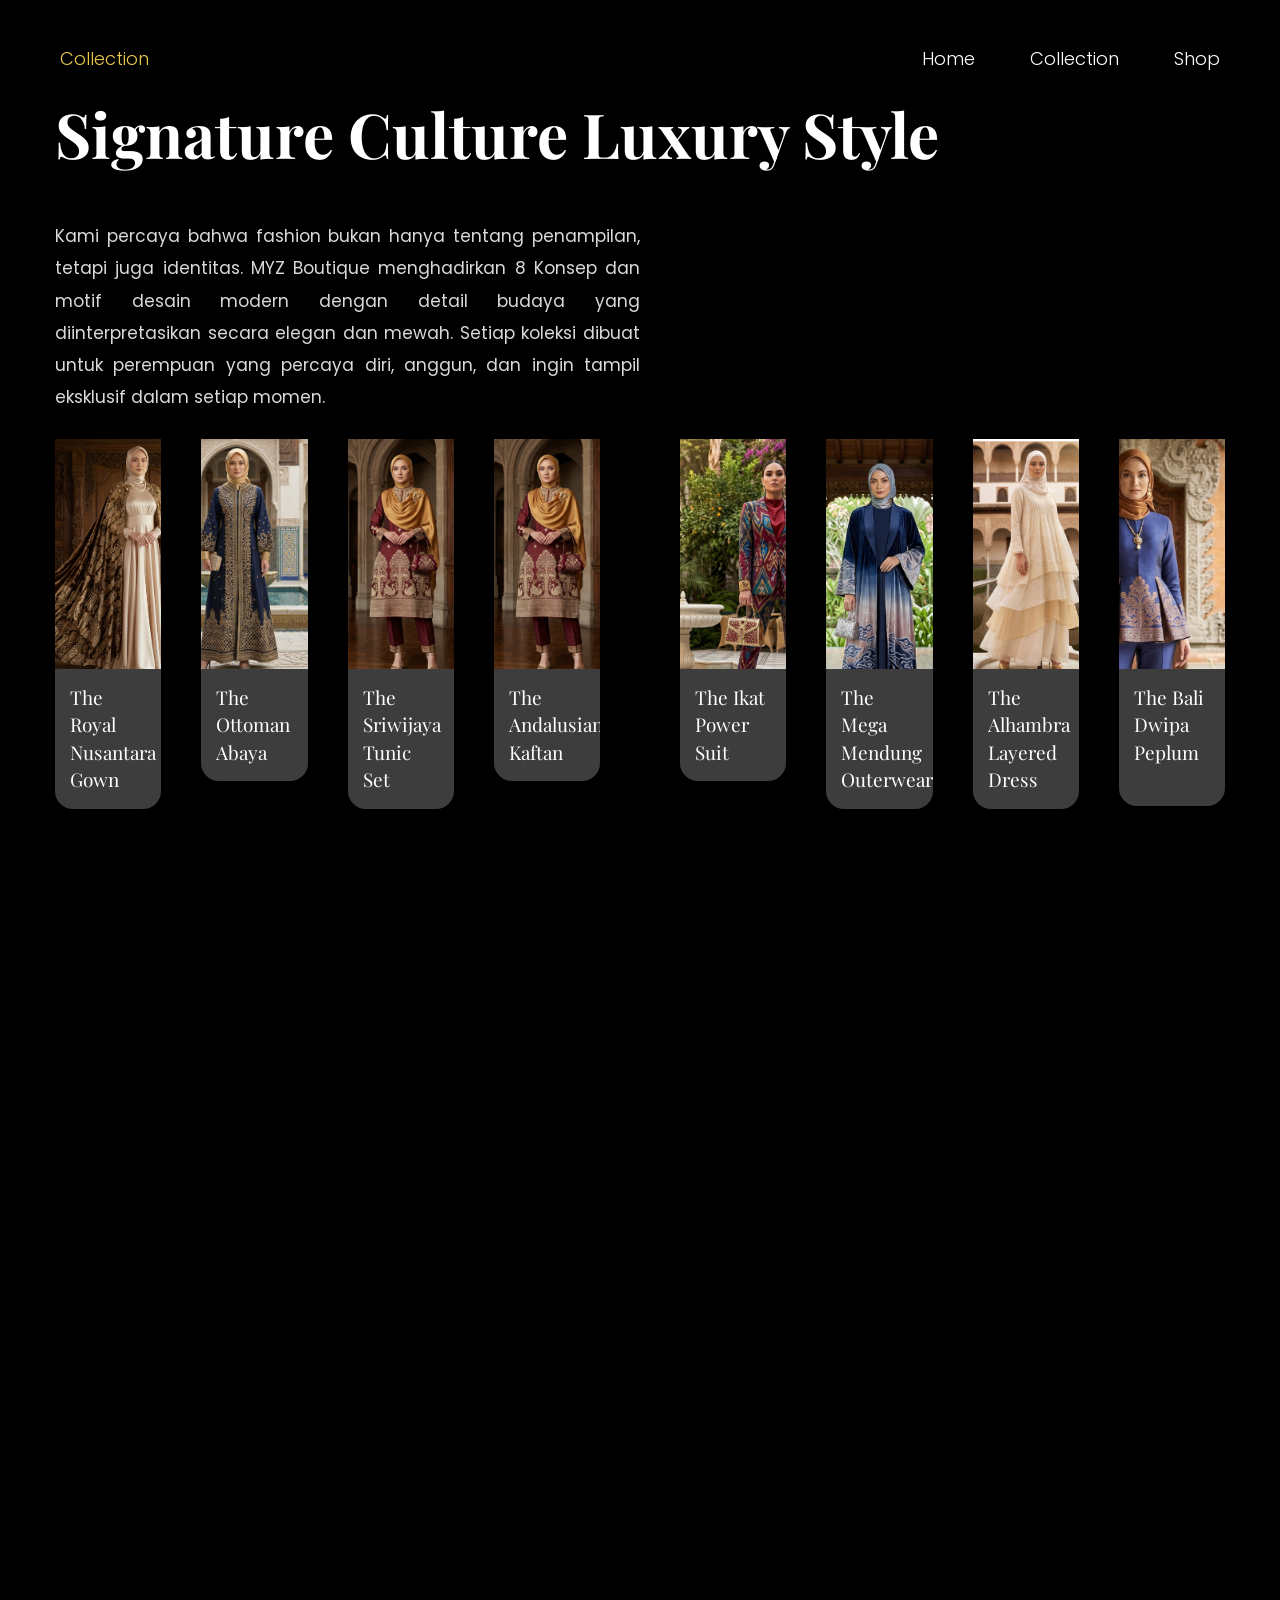
==== collection.html @ 34e1497f "Add files via upload" ====
<html >
<head>
    <meta charset="UTF-8">
    <meta name="viewport" content="width=device-width, initial-scale=1.0">
    <title>MYZ Boutique - Collection</title>
    <link rel="stylesheet" href="css/style.css">
</head>
<body>
    <nav style="position: relative; padding-bottom: 0;">
        <div class="logo" style="font-size: 18px; font-family: var(--font-sans); font-weight: 300;">Collection</div>
        <div class="nav-links">
            <a href="index.html">Home</a>
            <a href="collection.html">Collection</a>
            <a href="shop.html">Shop</a>
        </div>
    </nav>

    <section class="collection-section">
        <h1 class="collection-header-title">Signature Culture Luxury Style</h1>
       
        <div class="collection-container">
            <div class="collection-featured">
              <p class="featured-desc">
                        Kami percaya bahwa fashion bukan hanya tentang penampilan, tetapi juga identitas. MYZ Boutique menghadirkan 8 Konsep dan motif desain modern dengan detail budaya yang diinterpretasikan secara elegan dan mewah. Setiap koleksi dibuat untuk perempuan yang percaya diri, anggun, dan ingin tampil eksklusif dalam setiap momen.
                    </p>
                </div>
            </div>
<br>
            <div class="collection-container">
                <div class="collection-card">
                    <img src="assets/The Royal Nusantara Gown.png" alt="The Royal Nusantara Gown">
                    <p>The Royal Nusantara<br>Gown</p>
                </div>
                <div class="collection-card">
                    <img src="assets/The Ottoman Abaya.png" alt="The Ottoman Abaya">
                    <p>The Ottoman Abaya</p>
                </div>
                <div class="collection-card">
                    <img src="assets/The Sriwijaya Tunic Set.png" alt="The Sriwijaya Tunic Set">
                    <p>The Sriwijaya<br>Tunic Set</p>
                </div>
                <div class="collection-card">
                    <img src="assets/The Sriwijaya Tunic Set.png" alt="The Sriwijaya Tunic Set">
                    <p>The Andalusian<br>Kaftan</p>
                </div>
               
               <div class="collection-card" style="visibility: hidden;"> 
             </div> 
             <div class="collection-card">
                    <img src="assets/The Ikat Power Suit.png" alt="The Ikat Power Suit">
                    <p>The Ikat Power Suit</p>
                </div>
                <div class="collection-card">
                    <img src="assets/The Mega Mendung Outerwear.png" alt="The Mega Mendung Outerwear">
                    <p>The Mega Mendung<br>Outerwear</p>
                </div>
                <div class="collection-card">
                    <img src="assets/The Alhambra Layered Dress.png" alt="The Alhambra Layered Dress">
                    <p>The Alhambra<br>Layered Dress</p>
                </div>
                <div class="collection-card">
                   <img src="assets/The Bali Dwipa Peplum.png">
                    <p>The Bali Dwipa<br>Peplum</p>

                </br>
                </div>
            </div>
        </div>
    </section>

    <script src="js/script.js"></script>
</body>
</html>
---- css/style.css ----
@import url('https://fonts.googleapis.com/css2?family=Poppins:wght@300;400;500;600&family=Playfair+Display:wght@400;600;700&display=swap');

/* ==========================
   GLOBAL
========================== */

*{
    margin:0;
    padding:0;
    box-sizing:border-box;
}

:root{
    --gold:#E7C84D;
    --white:#ffffff;
    --black:#000000;
    --gray:#d7d7d7;

    --font-title:'Playfair Display',serif;
    --font-text:'Poppins',sans-serif;
}

html{
    scroll-behavior:smooth;
}

body{
    background:#000;
    color:#fff;
    font-family:var(--font-text);
    overflow-x:hidden;
}

/* ==========================
NAVBAR
========================== */

nav{
    width:100%;
    position:absolute;
    top:0;
    left:0;
    z-index:100;
    display:flex;
    justify-content:space-between;
    align-items:center;
    padding:45px 60px;
}

.logo{
    font-size:30px;
    font-family:var(--font-title);
    color:var(--gold);
    font-weight:700;
}

.nav-links{
    display:flex;
    gap:55px;
}

.nav-links a{
    color:white;
    text-decoration:none;
    font-size:18px;
    font-weight:300;
    transition:.3s;
}

.nav-links a:hover{
    color:var(--gold);
}

/* ==========================
HOME
========================== */

.hero-section{
    width:100%;
    height:100vh;
    position:relative;
    overflow:hidden;
}

.hero-bg-img{
    position:absolute;
    width:100%;
    height:100%;
    object-fit:cover;
    object-position:center;
}

/* Overlay gelap */

.hero-section::after{
    content:"";
    position:absolute;
    inset:0;
    background:rgba(0,0,0,.35);
    pointer-events:none
}

/* Isi */

.hero-content{
    position:absolute;
    z-index:10;
    left:60px;
    top:50%;
    transform:translateY(-45%);
    max-width:520px;
}

.hero-subtitle{
    color:var(--gold);
    font-size:18px;
    letter-spacing:2px;
    margin-bottom:28px;
    font-weight:300;
}

.hero-title{
    font-family:var(--font-title);
    font-size:60px;
    line-height:1.12;
    margin-bottom:28px;
    font-weight:700;
}

.hero-desc{
    color:#efefef;
    font-size:18px;
    line-height:1.8;
    font-weight:300;
}

/* efek sedikit zoom */

.hero-bg-img{
    animation:zoom 18s linear infinite alternate;
}

@keyframes zoom{

    from{
        transform:scale(1);
    }

    to{
        transform:scale(1.05);
    }

}

/* ==========================
SECTION DEFAULT
========================== */

section{
    width:100%;
}

/* Scrollbar */

::-webkit-scrollbar{
    width:8px;
}

::-webkit-scrollbar-thumb{
    background:var(--gold);
}

::-webkit-scrollbar-track{
    background:#111;
}

/* ===================================
   COLLECTION
===================================*/

.collection-section{
    background:#000;
    min-height:200vh;
    padding:20px 55px 80px;
    display: block;
}

.collection-header-title{
    font-family:var(--font-title);
    font-size:62px;
    color:#fff;
    margin-bottom:45px;
    font-weight:700;
    display: block;
}

.collection-container{
    display:flex;
    gap:40px;
    align-items:flex-start;
    justify-content: left;
}

/* Featured */

.collection-featured{
    display:flex;
    gap:10px;
    width:50%;
    justify-content: left;
}
.featured-text{
    padding-top:10px;
    justify-content: left;
      padding-bottom:10px;
}

.featured-title{
    font-family:var(--font-title);
    font-size:46px;
    line-height:1.15;
    margin-bottom:18px;
    justify-content: left;
}

.featured-desc{
    font-size:17px;
    line-height:1.9;
    color:#d9d9d9;
    text-align:justify
}

/* ==========================
GRID
========================== */

.collection-grid{
    width:56%;
    display:grid;
    grid-template-columns:repeat(3,1fr);
    gap:30px;
}

.collection-card{
    background:#3d3d3d;
    border-radius:0 0 18px 18px;
    overflow:hidden;
    transition:.35s;
    cursor:pointer;
}

.collection-card img{
    width:100%;
    height:230px;
    object-fit:cover;
    display:block;
}

.collection-card p{
    color:#fff;
    font-family:var(--font-title);
    font-size:19px;
    line-height:1.45;
    padding:15px;
    min-height:82px;
}

.collection-card:hover{
    transform:translateY(-10px);
    box-shadow:0 20px 40px rgba(0,0,0,.45);
}

.collection-card:hover img{
    transform:scale(1.05);
    transition:.4s;
}

.collection-card img{
    transition:.4s;
}

/* ===================================
   SHOP
===================================*/

.shop-hero{
    width:100%;
    height:100vh;

    background-image:url("../assets/baground index.png");
    background-size:cover;
    background-position:center;
    background-repeat:no-repeat;

    display:flex;
    flex-direction:column;
    justify-content:center;
    align-items:center;

    position:relative;
}

.shop-hero::before{
    content:"";
    position:absolute;
    inset:0;
    background:rgba(0,0,0,.35);
}

.shop-hero h1,
.shop-hero button{
    position:relative;
    z-index:2;
}

.shop-hero::before{
    content:"";
    position:absolute;
    inset:0;
    background:rgba(0,0,0,.45);
}

.shop-hero>*{
    position:relative;
    z-index:2;
}

.shop-hero-title{
    font-family:var(--font-title);
    font-size:64px;
    color:#fff;
    text-align:center;
    margin-bottom:10px;
    line-height:1.2;
}

.btn-shop{
    padding:20px 20px;
    border:none;
    border-radius:40px;
    background:var(--gold);
    color:#000000;
    font-size:24px;
    font-weight:600;
    cursor:pointer;
    transition:.3s;
}

.btn-shop:hover{
    transform:translateY(-5px);
    box-shadow:0 12px 30px rgba(231,200,77,.35);
}

/* ===================================
   FOOTER
===================================*/

footer{
    background:#000;
    text-align:center;
    padding:70px 20px 40px;
}

.footer-logo{
    font-family:var(--font-title);
    font-size:50px;
    color:var(--gold);
    margin-bottom:15px;
}

.footer-subtitle{
    color:#ddd;
    font-size:22px;
    margin-bottom:25px;
    font-weight:300;
}

.footer-divider{
    width:140px;
    height:4px;
    background:var(--gold);
    margin:0 auto 25px;
    border-radius:50px;
}

.footer-copy{
    color:#bdbdbd;
    font-size:16px;
}

/* ===================================
   ANIMASI
===================================*/

.collection-card,
.btn-shop,
.nav-links a{
    transition:.3s ease;
}

.logo{
    transition:.3s;
}

.logo:hover{
    transform:scale(1.03);
}

/* ===================================
   RESPONSIVE TABLET
===================================*/

@media (max-width:1024px){

nav{
    padding:30px;
}

.hero-title{
    font-size:46px;
}

.collection-container{
    flex-direction:column;
}

.collection-featured{
    width:100%;
}

.collection-grid{
    width:100%;
    grid-template-columns:repeat(2,1fr);
}

.shop-hero-title{
    font-size:48px;
}

}

/* ===================================
   RESPONSIVE HP
===================================*/

@media (max-width:768px){

nav{
    flex-direction:column;
    gap:20px;
}

.nav-links{
    gap:20px;
}

.hero-content{
    left:25px;
    right:25px;
    max-width:100%;
}

.hero-title{
    font-size:38px;
}

.hero-desc{
    font-size:16px;
}

.collection-section{
    padding:90px 25px;
}

.collection-header-title{
    font-size:42px;
}

.collection-featured{
    flex-direction:column;
}

.featured-img-wrapper{
    width:100%;
    height:420px;
}

.featured-title{
    font-size:36px;
}

.collection-grid{
    grid-template-columns:1fr;
}

.shop-hero{
    height:70vh;
}

.shop-hero-title{
    font-size:36px;
    padding:0 20px;
}

.btn-shop{
    padding:15px 40px;
    font-size:18px;
}

.footer-logo{
    font-size:38px;
}

.footer-subtitle{
    font-size:18px;
}

}

/* ===================================
   RESPONSIVE HP KECIL
===================================*/

@media (max-width:480px){

.hero-title{
    font-size:30px;
}

.hero-subtitle{
    font-size:15px;
}

.collection-header-title{
    font-size:34px;
}

.featured-title{
    font-size:30px;
}

.shop-hero-title{
    font-size:28px;
}

.btn-shop{
    width:220px;
}

.footer-logo{
    font-size:30px;
}

.footer-subtitle{
    font-size:15px;
}

.footer-copy{
    font-size:14px;
}

}
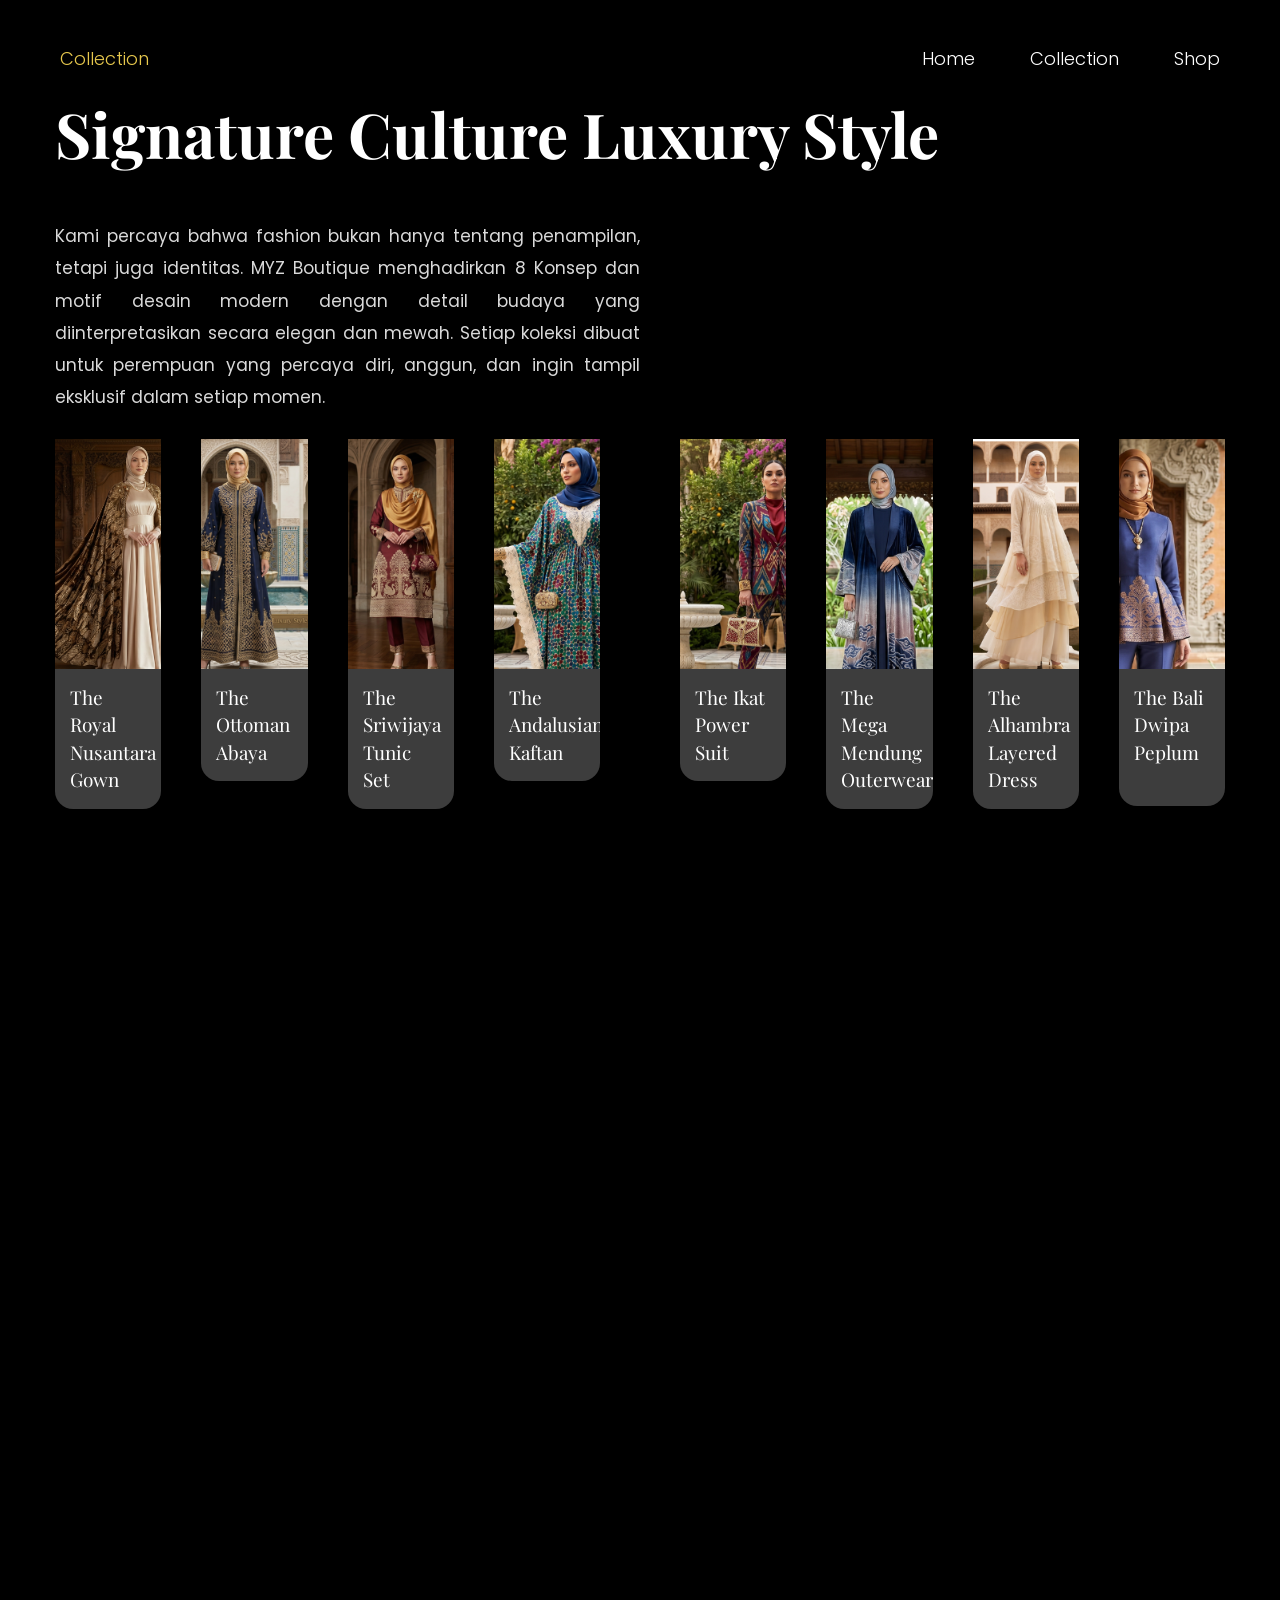
==== commit a94d794f: "Fix image source and HTML structure in collection.html Updated collection.html to correct the image " ====
--- a/collection.html
+++ b/collection.html
@@ -41,7 +41,7 @@
                     <p>The Sriwijaya<br>Tunic Set</p>
                 </div>
                 <div class="collection-card">
-                    <img src="assets/The Sriwijaya Tunic Set.png" alt="The Sriwijaya Tunic Set">
+                        <img src="assets/The Andalusian Kaftan.png" alt="The Sriwijaya Tunic Set">
                     <p>The Andalusian<br>Kaftan</p>
                 </div>
                
@@ -71,4 +71,4 @@
 
     <script src="js/script.js"></script>
 </body>
-</html>+</html>
